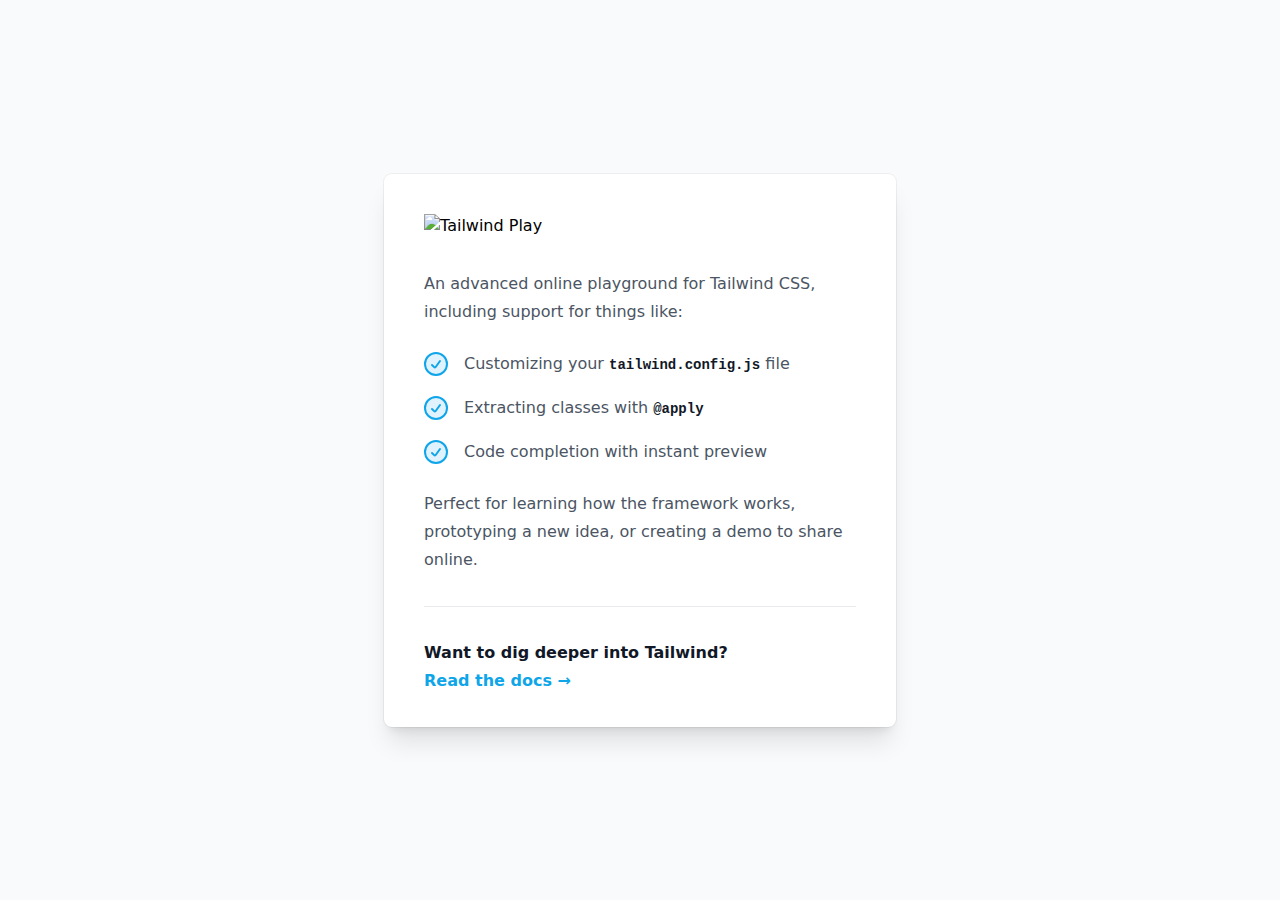
==== index.html @ 998ac97e "Dynamic type set" ====
<!doctype html>
<html>
<head>
  <meta charset="UTF-8">
  <meta name="viewport" content="width=device-width, initial-scale=1.0">
  <link href="style.css" rel="stylesheet">
</head>
<body>
  <div class="relative flex min-h-screen flex-col justify-center overflow-hidden bg-gray-50 py-6 sm:py-12">
    <img src="/img/beams.jpg" alt="" class="absolute top-1/2 left-1/2 max-w-none -translate-x-1/2 -translate-y-1/2" width="1308" />
    <div class="absolute inset-0 bg-[url(/img/grid.svg)] bg-center [mask-image:linear-gradient(180deg,white,rgba(255,255,255,0))]"></div>
    <div class="relative bg-white px-6 pt-10 pb-8 shadow-xl ring-1 ring-gray-900/5 sm:mx-auto sm:max-w-lg sm:rounded-lg sm:px-10">
      <div class="mx-auto max-w-md">
        <img src="/img/logo.svg" class="h-6" alt="Tailwind Play" />
        <div class="divide-y divide-gray-300/50">
          <div class="space-y-6 py-8 text-base leading-7 text-gray-600">
            <p>An advanced online playground for Tailwind CSS, including support for things like:</p>
            <ul class="space-y-4">
              <li class="flex items-center">
                <svg class="h-6 w-6 flex-none fill-sky-100 stroke-sky-500 stroke-2" stroke-linecap="round" stroke-linejoin="round">
                  <circle cx="12" cy="12" r="11" />
                  <path d="m8 13 2.165 2.165a1 1 0 0 0 1.521-.126L16 9" fill="none" />
                </svg>
                <p class="ml-4">
                  Customizing your
                  <code class="text-sm font-bold text-gray-900">tailwind.config.js</code> file
                </p>
              </li>
              <li class="flex items-center">
                <svg class="h-6 w-6 flex-none fill-sky-100 stroke-sky-500 stroke-2" stroke-linecap="round" stroke-linejoin="round">
                  <circle cx="12" cy="12" r="11" />
                  <path d="m8 13 2.165 2.165a1 1 0 0 0 1.521-.126L16 9" fill="none" />
                </svg>
                <p class="ml-4">
                  Extracting classes with
                  <code class="text-sm font-bold text-gray-900">@apply</code>
                </p>
              </li>
              <li class="flex items-center">
                <svg class="h-6 w-6 flex-none fill-sky-100 stroke-sky-500 stroke-2" stroke-linecap="round" stroke-linejoin="round">
                  <circle cx="12" cy="12" r="11" />
                  <path d="m8 13 2.165 2.165a1 1 0 0 0 1.521-.126L16 9" fill="none" />
                </svg>
                <p class="ml-4">Code completion with instant preview</p>
              </li>
            </ul>
            <p>Perfect for learning how the framework works, prototyping a new idea, or creating a demo to share online.</p>
          </div>
          <div class="pt-8 text-base font-semibold leading-7">
            <p class="text-gray-900">Want to dig deeper into Tailwind?</p>
            <p>
              <a href="https://tailwindcss.com/docs" class="text-sky-500 hover:text-sky-600">Read the docs &rarr;</a>
            </p>
          </div>
        </div>
      </div>
    </div>
  </div>
</body>
</html>
---- style.css ----
/*
! tailwindcss v3.1.8 | MIT License | https://tailwindcss.com
*/

/*
1. Prevent padding and border from affecting element width. (https://github.com/mozdevs/cssremedy/issues/4)
2. Allow adding a border to an element by just adding a border-width. (https://github.com/tailwindcss/tailwindcss/pull/116)
*/

*,
::before,
::after {
  box-sizing: border-box;
  /* 1 */
  border-width: 0;
  /* 2 */
  border-style: solid;
  /* 2 */
  border-color: #e5e7eb;
  /* 2 */
}

::before,
::after {
  --tw-content: '';
}

/*
1. Use a consistent sensible line-height in all browsers.
2. Prevent adjustments of font size after orientation changes in iOS.
3. Use a more readable tab size.
4. Use the user's configured `sans` font-family by default.
*/

html {
  line-height: 1.5;
  /* 1 */
  -webkit-text-size-adjust: 100%;
  /* 2 */
  -moz-tab-size: 4;
  /* 3 */
  -o-tab-size: 4;
     tab-size: 4;
  /* 3 */
  font-family: ui-sans-serif, system-ui, -apple-system, BlinkMacSystemFont, "Segoe UI", Roboto, "Helvetica Neue", Arial, "Noto Sans", sans-serif, "Apple Color Emoji", "Segoe UI Emoji", "Segoe UI Symbol", "Noto Color Emoji";
  /* 4 */
}

/*
1. Remove the margin in all browsers.
2. Inherit line-height from `html` so users can set them as a class directly on the `html` element.
*/

body {
  margin: 0;
  /* 1 */
  line-height: inherit;
  /* 2 */
}

/*
1. Add the correct height in Firefox.
2. Correct the inheritance of border color in Firefox. (https://bugzilla.mozilla.org/show_bug.cgi?id=190655)
3. Ensure horizontal rules are visible by default.
*/

hr {
  height: 0;
  /* 1 */
  color: inherit;
  /* 2 */
  border-top-width: 1px;
  /* 3 */
}

/*
Add the correct text decoration in Chrome, Edge, and Safari.
*/

abbr:where([title]) {
  -webkit-text-decoration: underline dotted;
          text-decoration: underline dotted;
}

/*
Remove the default font size and weight for headings.
*/

h1,
h2,
h3,
h4,
h5,
h6 {
  font-size: inherit;
  font-weight: inherit;
}

/*
Reset links to optimize for opt-in styling instead of opt-out.
*/

a {
  color: inherit;
  text-decoration: inherit;
}

/*
Add the correct font weight in Edge and Safari.
*/

b,
strong {
  font-weight: bolder;
}

/*
1. Use the user's configured `mono` font family by default.
2. Correct the odd `em` font sizing in all browsers.
*/

code,
kbd,
samp,
pre {
  font-family: ui-monospace, SFMono-Regular, Menlo, Monaco, Consolas, "Liberation Mono", "Courier New", monospace;
  /* 1 */
  font-size: 1em;
  /* 2 */
}

/*
Add the correct font size in all browsers.
*/

small {
  font-size: 80%;
}

/*
Prevent `sub` and `sup` elements from affecting the line height in all browsers.
*/

sub,
sup {
  font-size: 75%;
  line-height: 0;
  position: relative;
  vertical-align: baseline;
}

sub {
  bottom: -0.25em;
}

sup {
  top: -0.5em;
}

/*
1. Remove text indentation from table contents in Chrome and Safari. (https://bugs.chromium.org/p/chromium/issues/detail?id=999088, https://bugs.webkit.org/show_bug.cgi?id=201297)
2. Correct table border color inheritance in all Chrome and Safari. (https://bugs.chromium.org/p/chromium/issues/detail?id=935729, https://bugs.webkit.org/show_bug.cgi?id=195016)
3. Remove gaps between table borders by default.
*/

table {
  text-indent: 0;
  /* 1 */
  border-color: inherit;
  /* 2 */
  border-collapse: collapse;
  /* 3 */
}

/*
1. Change the font styles in all browsers.
2. Remove the margin in Firefox and Safari.
3. Remove default padding in all browsers.
*/

button,
input,
optgroup,
select,
textarea {
  font-family: inherit;
  /* 1 */
  font-size: 100%;
  /* 1 */
  font-weight: inherit;
  /* 1 */
  line-height: inherit;
  /* 1 */
  color: inherit;
  /* 1 */
  margin: 0;
  /* 2 */
  padding: 0;
  /* 3 */
}

/*
Remove the inheritance of text transform in Edge and Firefox.
*/

button,
select {
  text-transform: none;
}

/*
1. Correct the inability to style clickable types in iOS and Safari.
2. Remove default button styles.
*/

button,
[type='button'],
[type='reset'],
[type='submit'] {
  -webkit-appearance: button;
  /* 1 */
  background-color: transparent;
  /* 2 */
  background-image: none;
  /* 2 */
}

/*
Use the modern Firefox focus style for all focusable elements.
*/

:-moz-focusring {
  outline: auto;
}

/*
Remove the additional `:invalid` styles in Firefox. (https://github.com/mozilla/gecko-dev/blob/2f9eacd9d3d995c937b4251a5557d95d494c9be1/layout/style/res/forms.css#L728-L737)
*/

:-moz-ui-invalid {
  box-shadow: none;
}

/*
Add the correct vertical alignment in Chrome and Firefox.
*/

progress {
  vertical-align: baseline;
}

/*
Correct the cursor style of increment and decrement buttons in Safari.
*/

::-webkit-inner-spin-button,
::-webkit-outer-spin-button {
  height: auto;
}

/*
1. Correct the odd appearance in Chrome and Safari.
2. Correct the outline style in Safari.
*/

[type='search'] {
  -webkit-appearance: textfield;
  /* 1 */
  outline-offset: -2px;
  /* 2 */
}

/*
Remove the inner padding in Chrome and Safari on macOS.
*/

::-webkit-search-decoration {
  -webkit-appearance: none;
}

/*
1. Correct the inability to style clickable types in iOS and Safari.
2. Change font properties to `inherit` in Safari.
*/

::-webkit-file-upload-button {
  -webkit-appearance: button;
  /* 1 */
  font: inherit;
  /* 2 */
}

/*
Add the correct display in Chrome and Safari.
*/

summary {
  display: list-item;
}

/*
Removes the default spacing and border for appropriate elements.
*/

blockquote,
dl,
dd,
h1,
h2,
h3,
h4,
h5,
h6,
hr,
figure,
p,
pre {
  margin: 0;
}

fieldset {
  margin: 0;
  padding: 0;
}

legend {
  padding: 0;
}

ol,
ul,
menu {
  list-style: none;
  margin: 0;
  padding: 0;
}

/*
Prevent resizing textareas horizontally by default.
*/

textarea {
  resize: vertical;
}

/*
1. Reset the default placeholder opacity in Firefox. (https://github.com/tailwindlabs/tailwindcss/issues/3300)
2. Set the default placeholder color to the user's configured gray 400 color.
*/

input::-moz-placeholder, textarea::-moz-placeholder {
  opacity: 1;
  /* 1 */
  color: #9ca3af;
  /* 2 */
}

input::placeholder,
textarea::placeholder {
  opacity: 1;
  /* 1 */
  color: #9ca3af;
  /* 2 */
}

/*
Set the default cursor for buttons.
*/

button,
[role="button"] {
  cursor: pointer;
}

/*
Make sure disabled buttons don't get the pointer cursor.
*/

:disabled {
  cursor: default;
}

/*
1. Make replaced elements `display: block` by default. (https://github.com/mozdevs/cssremedy/issues/14)
2. Add `vertical-align: middle` to align replaced elements more sensibly by default. (https://github.com/jensimmons/cssremedy/issues/14#issuecomment-634934210)
   This can trigger a poorly considered lint error in some tools but is included by design.
*/

img,
svg,
video,
canvas,
audio,
iframe,
embed,
object {
  display: block;
  /* 1 */
  vertical-align: middle;
  /* 2 */
}

/*
Constrain images and videos to the parent width and preserve their intrinsic aspect ratio. (https://github.com/mozdevs/cssremedy/issues/14)
*/

img,
video {
  max-width: 100%;
  height: auto;
}

*, ::before, ::after {
  --tw-border-spacing-x: 0;
  --tw-border-spacing-y: 0;
  --tw-translate-x: 0;
  --tw-translate-y: 0;
  --tw-rotate: 0;
  --tw-skew-x: 0;
  --tw-skew-y: 0;
  --tw-scale-x: 1;
  --tw-scale-y: 1;
  --tw-pan-x:  ;
  --tw-pan-y:  ;
  --tw-pinch-zoom:  ;
  --tw-scroll-snap-strictness: proximity;
  --tw-ordinal:  ;
  --tw-slashed-zero:  ;
  --tw-numeric-figure:  ;
  --tw-numeric-spacing:  ;
  --tw-numeric-fraction:  ;
  --tw-ring-inset:  ;
  --tw-ring-offset-width: 0px;
  --tw-ring-offset-color: #fff;
  --tw-ring-color: rgb(59 130 246 / 0.5);
  --tw-ring-offset-shadow: 0 0 #0000;
  --tw-ring-shadow: 0 0 #0000;
  --tw-shadow: 0 0 #0000;
  --tw-shadow-colored: 0 0 #0000;
  --tw-blur:  ;
  --tw-brightness:  ;
  --tw-contrast:  ;
  --tw-grayscale:  ;
  --tw-hue-rotate:  ;
  --tw-invert:  ;
  --tw-saturate:  ;
  --tw-sepia:  ;
  --tw-drop-shadow:  ;
  --tw-backdrop-blur:  ;
  --tw-backdrop-brightness:  ;
  --tw-backdrop-contrast:  ;
  --tw-backdrop-grayscale:  ;
  --tw-backdrop-hue-rotate:  ;
  --tw-backdrop-invert:  ;
  --tw-backdrop-opacity:  ;
  --tw-backdrop-saturate:  ;
  --tw-backdrop-sepia:  ;
}

::-webkit-backdrop {
  --tw-border-spacing-x: 0;
  --tw-border-spacing-y: 0;
  --tw-translate-x: 0;
  --tw-translate-y: 0;
  --tw-rotate: 0;
  --tw-skew-x: 0;
  --tw-skew-y: 0;
  --tw-scale-x: 1;
  --tw-scale-y: 1;
  --tw-pan-x:  ;
  --tw-pan-y:  ;
  --tw-pinch-zoom:  ;
  --tw-scroll-snap-strictness: proximity;
  --tw-ordinal:  ;
  --tw-slashed-zero:  ;
  --tw-numeric-figure:  ;
  --tw-numeric-spacing:  ;
  --tw-numeric-fraction:  ;
  --tw-ring-inset:  ;
  --tw-ring-offset-width: 0px;
  --tw-ring-offset-color: #fff;
  --tw-ring-color: rgb(59 130 246 / 0.5);
  --tw-ring-offset-shadow: 0 0 #0000;
  --tw-ring-shadow: 0 0 #0000;
  --tw-shadow: 0 0 #0000;
  --tw-shadow-colored: 0 0 #0000;
  --tw-blur:  ;
  --tw-brightness:  ;
  --tw-contrast:  ;
  --tw-grayscale:  ;
  --tw-hue-rotate:  ;
  --tw-invert:  ;
  --tw-saturate:  ;
  --tw-sepia:  ;
  --tw-drop-shadow:  ;
  --tw-backdrop-blur:  ;
  --tw-backdrop-brightness:  ;
  --tw-backdrop-contrast:  ;
  --tw-backdrop-grayscale:  ;
  --tw-backdrop-hue-rotate:  ;
  --tw-backdrop-invert:  ;
  --tw-backdrop-opacity:  ;
  --tw-backdrop-saturate:  ;
  --tw-backdrop-sepia:  ;
}

::backdrop {
  --tw-border-spacing-x: 0;
  --tw-border-spacing-y: 0;
  --tw-translate-x: 0;
  --tw-translate-y: 0;
  --tw-rotate: 0;
  --tw-skew-x: 0;
  --tw-skew-y: 0;
  --tw-scale-x: 1;
  --tw-scale-y: 1;
  --tw-pan-x:  ;
  --tw-pan-y:  ;
  --tw-pinch-zoom:  ;
  --tw-scroll-snap-strictness: proximity;
  --tw-ordinal:  ;
  --tw-slashed-zero:  ;
  --tw-numeric-figure:  ;
  --tw-numeric-spacing:  ;
  --tw-numeric-fraction:  ;
  --tw-ring-inset:  ;
  --tw-ring-offset-width: 0px;
  --tw-ring-offset-color: #fff;
  --tw-ring-color: rgb(59 130 246 / 0.5);
  --tw-ring-offset-shadow: 0 0 #0000;
  --tw-ring-shadow: 0 0 #0000;
  --tw-shadow: 0 0 #0000;
  --tw-shadow-colored: 0 0 #0000;
  --tw-blur:  ;
  --tw-brightness:  ;
  --tw-contrast:  ;
  --tw-grayscale:  ;
  --tw-hue-rotate:  ;
  --tw-invert:  ;
  --tw-saturate:  ;
  --tw-sepia:  ;
  --tw-drop-shadow:  ;
  --tw-backdrop-blur:  ;
  --tw-backdrop-brightness:  ;
  --tw-backdrop-contrast:  ;
  --tw-backdrop-grayscale:  ;
  --tw-backdrop-hue-rotate:  ;
  --tw-backdrop-invert:  ;
  --tw-backdrop-opacity:  ;
  --tw-backdrop-saturate:  ;
  --tw-backdrop-sepia:  ;
}

.absolute {
  position: absolute;
}

.relative {
  position: relative;
}

.inset-0 {
  top: 0px;
  right: 0px;
  bottom: 0px;
  left: 0px;
}

.top-1\/2 {
  top: 50%;
}

.left-1\/2 {
  left: 50%;
}

.mx-auto {
  margin-left: auto;
  margin-right: auto;
}

.ml-4 {
  margin-left: 1rem;
}

.flex {
  display: flex;
}

.h-6 {
  height: 1.5rem;
}

.min-h-screen {
  min-height: 100vh;
}

.w-6 {
  width: 1.5rem;
}

.max-w-none {
  max-width: none;
}

.max-w-md {
  max-width: 28rem;
}

.flex-none {
  flex: none;
}

.-translate-x-1\/2 {
  --tw-translate-x: -50%;
  transform: translate(var(--tw-translate-x), var(--tw-translate-y)) rotate(var(--tw-rotate)) skewX(var(--tw-skew-x)) skewY(var(--tw-skew-y)) scaleX(var(--tw-scale-x)) scaleY(var(--tw-scale-y));
}

.-translate-y-1\/2 {
  --tw-translate-y: -50%;
  transform: translate(var(--tw-translate-x), var(--tw-translate-y)) rotate(var(--tw-rotate)) skewX(var(--tw-skew-x)) skewY(var(--tw-skew-y)) scaleX(var(--tw-scale-x)) scaleY(var(--tw-scale-y));
}

.flex-col {
  flex-direction: column;
}

.items-center {
  align-items: center;
}

.justify-center {
  justify-content: center;
}

.space-y-6 > :not([hidden]) ~ :not([hidden]) {
  --tw-space-y-reverse: 0;
  margin-top: calc(1.5rem * calc(1 - var(--tw-space-y-reverse)));
  margin-bottom: calc(1.5rem * var(--tw-space-y-reverse));
}

.space-y-4 > :not([hidden]) ~ :not([hidden]) {
  --tw-space-y-reverse: 0;
  margin-top: calc(1rem * calc(1 - var(--tw-space-y-reverse)));
  margin-bottom: calc(1rem * var(--tw-space-y-reverse));
}

.divide-y > :not([hidden]) ~ :not([hidden]) {
  --tw-divide-y-reverse: 0;
  border-top-width: calc(1px * calc(1 - var(--tw-divide-y-reverse)));
  border-bottom-width: calc(1px * var(--tw-divide-y-reverse));
}

.divide-gray-300\/50 > :not([hidden]) ~ :not([hidden]) {
  border-color: rgb(209 213 219 / 0.5);
}

.overflow-hidden {
  overflow: hidden;
}

.bg-gray-50 {
  --tw-bg-opacity: 1;
  background-color: rgb(249 250 251 / var(--tw-bg-opacity));
}

.bg-white {
  --tw-bg-opacity: 1;
  background-color: rgb(255 255 255 / var(--tw-bg-opacity));
}

.bg-\[url\(\/img\/grid\.svg\)\] {
  background-image: url(/img/grid.svg);
}

.bg-center {
  background-position: center;
}

.fill-sky-100 {
  fill: #e0f2fe;
}

.stroke-sky-500 {
  stroke: #0ea5e9;
}

.stroke-2 {
  stroke-width: 2;
}

.py-6 {
  padding-top: 1.5rem;
  padding-bottom: 1.5rem;
}

.px-6 {
  padding-left: 1.5rem;
  padding-right: 1.5rem;
}

.py-8 {
  padding-top: 2rem;
  padding-bottom: 2rem;
}

.pt-10 {
  padding-top: 2.5rem;
}

.pb-8 {
  padding-bottom: 2rem;
}

.pt-8 {
  padding-top: 2rem;
}

.text-base {
  font-size: 1rem;
  line-height: 1.5rem;
}

.text-sm {
  font-size: 0.875rem;
  line-height: 1.25rem;
}

.font-bold {
  font-weight: 700;
}

.font-semibold {
  font-weight: 600;
}

.leading-7 {
  line-height: 1.75rem;
}

.text-gray-600 {
  --tw-text-opacity: 1;
  color: rgb(75 85 99 / var(--tw-text-opacity));
}

.text-gray-900 {
  --tw-text-opacity: 1;
  color: rgb(17 24 39 / var(--tw-text-opacity));
}

.text-sky-500 {
  --tw-text-opacity: 1;
  color: rgb(14 165 233 / var(--tw-text-opacity));
}

.shadow-xl {
  --tw-shadow: 0 20px 25px -5px rgb(0 0 0 / 0.1), 0 8px 10px -6px rgb(0 0 0 / 0.1);
  --tw-shadow-colored: 0 20px 25px -5px var(--tw-shadow-color), 0 8px 10px -6px var(--tw-shadow-color);
  box-shadow: var(--tw-ring-offset-shadow, 0 0 #0000), var(--tw-ring-shadow, 0 0 #0000), var(--tw-shadow);
}

.ring-1 {
  --tw-ring-offset-shadow: var(--tw-ring-inset) 0 0 0 var(--tw-ring-offset-width) var(--tw-ring-offset-color);
  --tw-ring-shadow: var(--tw-ring-inset) 0 0 0 calc(1px + var(--tw-ring-offset-width)) var(--tw-ring-color);
  box-shadow: var(--tw-ring-offset-shadow), var(--tw-ring-shadow), var(--tw-shadow, 0 0 #0000);
}

.ring-gray-900\/5 {
  --tw-ring-color: rgb(17 24 39 / 0.05);
}

.\[mask-image\:linear-gradient\(180deg\2c white\2c rgba\(255\2c 255\2c 255\2c 0\)\)\] {
  -webkit-mask-image: linear-gradient(180deg,white,rgba(255,255,255,0));
          mask-image: linear-gradient(180deg,white,rgba(255,255,255,0));
}

.hover\:text-sky-600:hover {
  --tw-text-opacity: 1;
  color: rgb(2 132 199 / var(--tw-text-opacity));
}

@media (min-width: 640px) {
  .sm\:mx-auto {
    margin-left: auto;
    margin-right: auto;
  }

  .sm\:max-w-lg {
    max-width: 32rem;
  }

  .sm\:rounded-lg {
    border-radius: 0.5rem;
  }

  .sm\:py-12 {
    padding-top: 3rem;
    padding-bottom: 3rem;
  }

  .sm\:px-10 {
    padding-left: 2.5rem;
    padding-right: 2.5rem;
  }
}
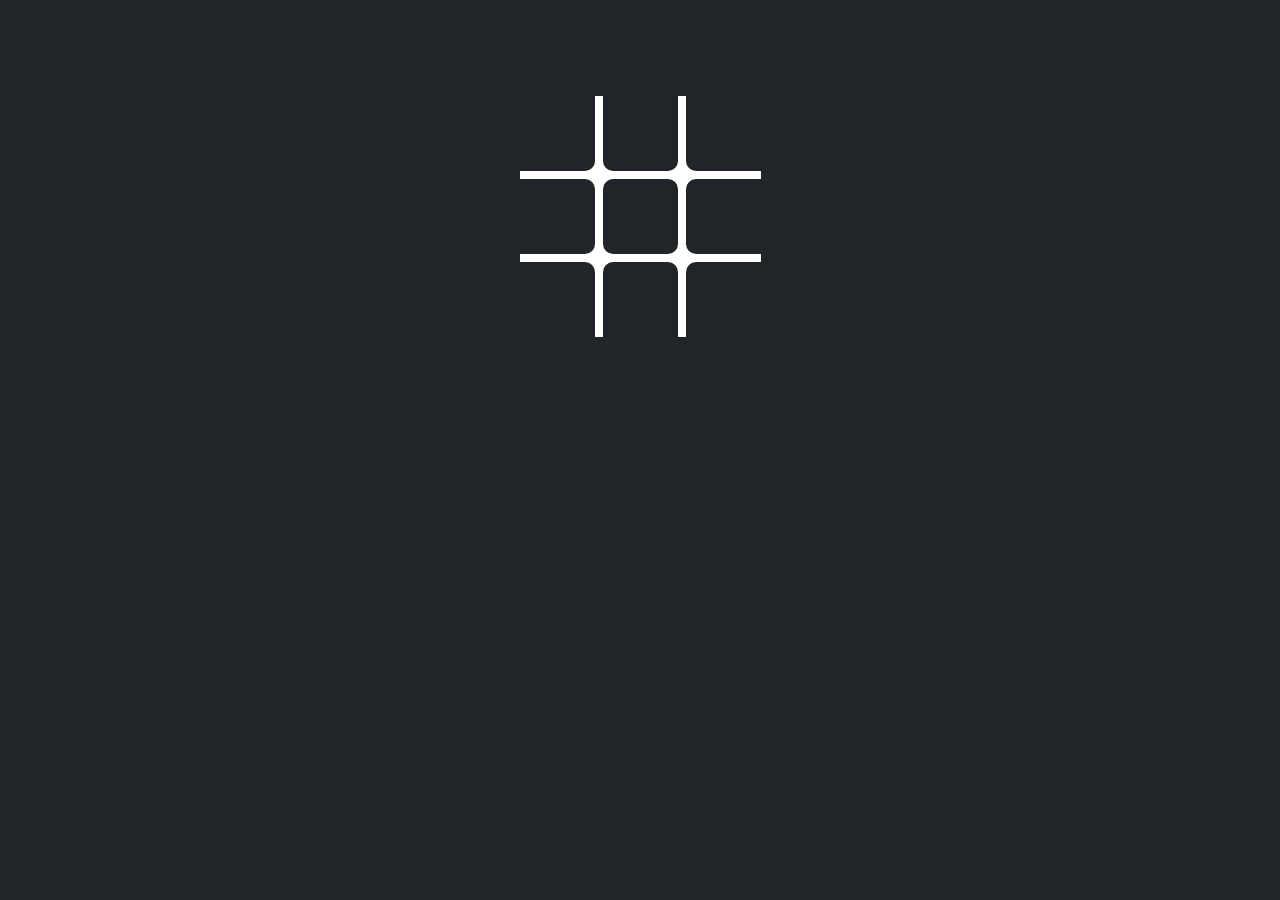
==== commit d27d2405: "Remove tailwind and add bootstrap" ====
--- a/index.html
+++ b/index.html
@@ -1,60 +1,32 @@
 <!doctype html>
 <html>
-<head>
-  <meta charset="UTF-8">
-  <meta name="viewport" content="width=device-width, initial-scale=1.0">
-  <link href="style.css" rel="stylesheet">
-</head>
-<body>
-  <div class="relative flex min-h-screen flex-col justify-center overflow-hidden bg-gray-50 py-6 sm:py-12">
-    <img src="/img/beams.jpg" alt="" class="absolute top-1/2 left-1/2 max-w-none -translate-x-1/2 -translate-y-1/2" width="1308" />
-    <div class="absolute inset-0 bg-[url(/img/grid.svg)] bg-center [mask-image:linear-gradient(180deg,white,rgba(255,255,255,0))]"></div>
-    <div class="relative bg-white px-6 pt-10 pb-8 shadow-xl ring-1 ring-gray-900/5 sm:mx-auto sm:max-w-lg sm:rounded-lg sm:px-10">
-      <div class="mx-auto max-w-md">
-        <img src="/img/logo.svg" class="h-6" alt="Tailwind Play" />
-        <div class="divide-y divide-gray-300/50">
-          <div class="space-y-6 py-8 text-base leading-7 text-gray-600">
-            <p>An advanced online playground for Tailwind CSS, including support for things like:</p>
-            <ul class="space-y-4">
-              <li class="flex items-center">
-                <svg class="h-6 w-6 flex-none fill-sky-100 stroke-sky-500 stroke-2" stroke-linecap="round" stroke-linejoin="round">
-                  <circle cx="12" cy="12" r="11" />
-                  <path d="m8 13 2.165 2.165a1 1 0 0 0 1.521-.126L16 9" fill="none" />
-                </svg>
-                <p class="ml-4">
-                  Customizing your
-                  <code class="text-sm font-bold text-gray-900">tailwind.config.js</code> file
-                </p>
-              </li>
-              <li class="flex items-center">
-                <svg class="h-6 w-6 flex-none fill-sky-100 stroke-sky-500 stroke-2" stroke-linecap="round" stroke-linejoin="round">
-                  <circle cx="12" cy="12" r="11" />
-                  <path d="m8 13 2.165 2.165a1 1 0 0 0 1.521-.126L16 9" fill="none" />
-                </svg>
-                <p class="ml-4">
-                  Extracting classes with
-                  <code class="text-sm font-bold text-gray-900">@apply</code>
-                </p>
-              </li>
-              <li class="flex items-center">
-                <svg class="h-6 w-6 flex-none fill-sky-100 stroke-sky-500 stroke-2" stroke-linecap="round" stroke-linejoin="round">
-                  <circle cx="12" cy="12" r="11" />
-                  <path d="m8 13 2.165 2.165a1 1 0 0 0 1.521-.126L16 9" fill="none" />
-                </svg>
-                <p class="ml-4">Code completion with instant preview</p>
-              </li>
-            </ul>
-            <p>Perfect for learning how the framework works, prototyping a new idea, or creating a demo to share online.</p>
-          </div>
-          <div class="pt-8 text-base font-semibold leading-7">
-            <p class="text-gray-900">Want to dig deeper into Tailwind?</p>
-            <p>
-              <a href="https://tailwindcss.com/docs" class="text-sky-500 hover:text-sky-600">Read the docs &rarr;</a>
-            </p>
-          </div>
+  <head>
+    <meta charset="UTF-8">
+    <meta name="viewport" content="width=device-width, initial-scale=1.0">
+    <link rel="stylesheet" href="plugins/bootstrap_css/bootstrap.min.css">
+    <link rel="stylesheet" href="style.css">
+    <script src="plugins/bootstrap_js/bootstrap.min.js"></script>
+    <script src="main.js"></script>
+  </head>
+  <body class="bg-dark">
+    <div class="main-container w-25 py-5 mx-auto mt-5 rounded bg-dark">
+      <div class="bg-white p-0 mx-auto input-box-wrapper">
+        <div class="row justify-content-center">
+          <div class="col-3 input-box -one bg-dark text-center" onclick="attack(event)"></div>
+          <div class="col-3 input-box -two bg-dark mx-2"></div>
+          <div class="col-3 input-box -three bg-dark"></div>
+        </div>
+        <div class="row my-2 justify-content-center">
+          <div class="col-3 input-box -four bg-dark"></div>
+          <div class="col-3 input-box -five bg-dark mx-2"></div>
+          <div class="col-3 input-box -six bg-dark"></div>
+        </div>
+        <div class="row justify-content-center">
+          <div class="col-3 input-box -seven bg-dark"></div>
+          <div class="col-3 input-box -eight bg-dark mx-2"></div>
+          <div class="col-3 input-box -nine bg-dark"></div>
         </div>
       </div>
     </div>
-  </div>
-</body>
+  </body>
 </html>--- a/style.css
+++ b/style.css
@@ -1,805 +1,52 @@
-/*
-! tailwindcss v3.1.8 | MIT License | https://tailwindcss.com
-*/
-
-/*
-1. Prevent padding and border from affecting element width. (https://github.com/mozdevs/cssremedy/issues/4)
-2. Allow adding a border to an element by just adding a border-width. (https://github.com/tailwindcss/tailwindcss/pull/116)
-*/
-
-*,
-::before,
-::after {
-  box-sizing: border-box;
-  /* 1 */
-  border-width: 0;
-  /* 2 */
-  border-style: solid;
-  /* 2 */
-  border-color: #e5e7eb;
-  /* 2 */
+.input-box-wrapper {
+  width: 241px;
+  border-radius: 10px;
 }
 
-::before,
-::after {
-  --tw-content: '';
+.input-box {
+  height: 75px;
+  width: 75px;
 }
 
-/*
-1. Use a consistent sensible line-height in all browsers.
-2. Prevent adjustments of font size after orientation changes in iOS.
-3. Use a more readable tab size.
-4. Use the user's configured `sans` font-family by default.
-*/
-
-html {
-  line-height: 1.5;
-  /* 1 */
-  -webkit-text-size-adjust: 100%;
-  /* 2 */
-  -moz-tab-size: 4;
-  /* 3 */
-  -o-tab-size: 4;
-     tab-size: 4;
-  /* 3 */
-  font-family: ui-sans-serif, system-ui, -apple-system, BlinkMacSystemFont, "Segoe UI", Roboto, "Helvetica Neue", Arial, "Noto Sans", sans-serif, "Apple Color Emoji", "Segoe UI Emoji", "Segoe UI Symbol", "Noto Color Emoji";
-  /* 4 */
+.input-box:hover {
+  /* border-radius: 10px; */
+  box-shadow: inset 0px 0px 5px 5px rgba(255, 255, 255, 0.08);
 }
 
-/*
-1. Remove the margin in all browsers.
-2. Inherit line-height from `html` so users can set them as a class directly on the `html` element.
-*/
-
-body {
-  margin: 0;
-  /* 1 */
-  line-height: inherit;
-  /* 2 */
+.-one {
+  border-radius: 0px 0px 10px 0px;
 }
 
-/*
-1. Add the correct height in Firefox.
-2. Correct the inheritance of border color in Firefox. (https://bugzilla.mozilla.org/show_bug.cgi?id=190655)
-3. Ensure horizontal rules are visible by default.
-*/
 
-hr {
-  height: 0;
-  /* 1 */
-  color: inherit;
-  /* 2 */
-  border-top-width: 1px;
-  /* 3 */
+
+.-two {
+  border-radius: 0px 0px 10px 10px;
 }
 
-/*
-Add the correct text decoration in Chrome, Edge, and Safari.
-*/
-
-abbr:where([title]) {
-  -webkit-text-decoration: underline dotted;
-          text-decoration: underline dotted;
+.-three {
+  border-radius: 0px 0px 0px 10px;
 }
 
-/*
-Remove the default font size and weight for headings.
-*/
-
-h1,
-h2,
-h3,
-h4,
-h5,
-h6 {
-  font-size: inherit;
-  font-weight: inherit;
+.-four {
+  border-radius: 0px 10px 10px 0px;
 }
 
-/*
-Reset links to optimize for opt-in styling instead of opt-out.
-*/
-
-a {
-  color: inherit;
-  text-decoration: inherit;
+.-five {
+  border-radius: 10px;
 }
 
-/*
-Add the correct font weight in Edge and Safari.
-*/
-
-b,
-strong {
-  font-weight: bolder;
+.-six {
+  border-radius: 10px 0px 0px 10px;
 }
 
-/*
-1. Use the user's configured `mono` font family by default.
-2. Correct the odd `em` font sizing in all browsers.
-*/
-
-code,
-kbd,
-samp,
-pre {
-  font-family: ui-monospace, SFMono-Regular, Menlo, Monaco, Consolas, "Liberation Mono", "Courier New", monospace;
-  /* 1 */
-  font-size: 1em;
-  /* 2 */
+.-seven {
+  border-radius: 0px 10px 0px 0px;
 }
 
-/*
-Add the correct font size in all browsers.
-*/
-
-small {
-  font-size: 80%;
+.-eight {
+  border-radius: 10px 10px 0px 0px;
 }
 
-/*
-Prevent `sub` and `sup` elements from affecting the line height in all browsers.
-*/
-
-sub,
-sup {
-  font-size: 75%;
-  line-height: 0;
-  position: relative;
-  vertical-align: baseline;
-}
-
-sub {
-  bottom: -0.25em;
-}
-
-sup {
-  top: -0.5em;
-}
-
-/*
-1. Remove text indentation from table contents in Chrome and Safari. (https://bugs.chromium.org/p/chromium/issues/detail?id=999088, https://bugs.webkit.org/show_bug.cgi?id=201297)
-2. Correct table border color inheritance in all Chrome and Safari. (https://bugs.chromium.org/p/chromium/issues/detail?id=935729, https://bugs.webkit.org/show_bug.cgi?id=195016)
-3. Remove gaps between table borders by default.
-*/
-
-table {
-  text-indent: 0;
-  /* 1 */
-  border-color: inherit;
-  /* 2 */
-  border-collapse: collapse;
-  /* 3 */
-}
-
-/*
-1. Change the font styles in all browsers.
-2. Remove the margin in Firefox and Safari.
-3. Remove default padding in all browsers.
-*/
-
-button,
-input,
-optgroup,
-select,
-textarea {
-  font-family: inherit;
-  /* 1 */
-  font-size: 100%;
-  /* 1 */
-  font-weight: inherit;
-  /* 1 */
-  line-height: inherit;
-  /* 1 */
-  color: inherit;
-  /* 1 */
-  margin: 0;
-  /* 2 */
-  padding: 0;
-  /* 3 */
-}
-
-/*
-Remove the inheritance of text transform in Edge and Firefox.
-*/
-
-button,
-select {
-  text-transform: none;
-}
-
-/*
-1. Correct the inability to style clickable types in iOS and Safari.
-2. Remove default button styles.
-*/
-
-button,
-[type='button'],
-[type='reset'],
-[type='submit'] {
-  -webkit-appearance: button;
-  /* 1 */
-  background-color: transparent;
-  /* 2 */
-  background-image: none;
-  /* 2 */
-}
-
-/*
-Use the modern Firefox focus style for all focusable elements.
-*/
-
-:-moz-focusring {
-  outline: auto;
-}
-
-/*
-Remove the additional `:invalid` styles in Firefox. (https://github.com/mozilla/gecko-dev/blob/2f9eacd9d3d995c937b4251a5557d95d494c9be1/layout/style/res/forms.css#L728-L737)
-*/
-
-:-moz-ui-invalid {
-  box-shadow: none;
-}
-
-/*
-Add the correct vertical alignment in Chrome and Firefox.
-*/
-
-progress {
-  vertical-align: baseline;
-}
-
-/*
-Correct the cursor style of increment and decrement buttons in Safari.
-*/
-
-::-webkit-inner-spin-button,
-::-webkit-outer-spin-button {
-  height: auto;
-}
-
-/*
-1. Correct the odd appearance in Chrome and Safari.
-2. Correct the outline style in Safari.
-*/
-
-[type='search'] {
-  -webkit-appearance: textfield;
-  /* 1 */
-  outline-offset: -2px;
-  /* 2 */
-}
-
-/*
-Remove the inner padding in Chrome and Safari on macOS.
-*/
-
-::-webkit-search-decoration {
-  -webkit-appearance: none;
-}
-
-/*
-1. Correct the inability to style clickable types in iOS and Safari.
-2. Change font properties to `inherit` in Safari.
-*/
-
-::-webkit-file-upload-button {
-  -webkit-appearance: button;
-  /* 1 */
-  font: inherit;
-  /* 2 */
-}
-
-/*
-Add the correct display in Chrome and Safari.
-*/
-
-summary {
-  display: list-item;
-}
-
-/*
-Removes the default spacing and border for appropriate elements.
-*/
-
-blockquote,
-dl,
-dd,
-h1,
-h2,
-h3,
-h4,
-h5,
-h6,
-hr,
-figure,
-p,
-pre {
-  margin: 0;
-}
-
-fieldset {
-  margin: 0;
-  padding: 0;
-}
-
-legend {
-  padding: 0;
-}
-
-ol,
-ul,
-menu {
-  list-style: none;
-  margin: 0;
-  padding: 0;
-}
-
-/*
-Prevent resizing textareas horizontally by default.
-*/
-
-textarea {
-  resize: vertical;
-}
-
-/*
-1. Reset the default placeholder opacity in Firefox. (https://github.com/tailwindlabs/tailwindcss/issues/3300)
-2. Set the default placeholder color to the user's configured gray 400 color.
-*/
-
-input::-moz-placeholder, textarea::-moz-placeholder {
-  opacity: 1;
-  /* 1 */
-  color: #9ca3af;
-  /* 2 */
-}
-
-input::placeholder,
-textarea::placeholder {
-  opacity: 1;
-  /* 1 */
-  color: #9ca3af;
-  /* 2 */
-}
-
-/*
-Set the default cursor for buttons.
-*/
-
-button,
-[role="button"] {
-  cursor: pointer;
-}
-
-/*
-Make sure disabled buttons don't get the pointer cursor.
-*/
-
-:disabled {
-  cursor: default;
-}
-
-/*
-1. Make replaced elements `display: block` by default. (https://github.com/mozdevs/cssremedy/issues/14)
-2. Add `vertical-align: middle` to align replaced elements more sensibly by default. (https://github.com/jensimmons/cssremedy/issues/14#issuecomment-634934210)
-   This can trigger a poorly considered lint error in some tools but is included by design.
-*/
-
-img,
-svg,
-video,
-canvas,
-audio,
-iframe,
-embed,
-object {
-  display: block;
-  /* 1 */
-  vertical-align: middle;
-  /* 2 */
-}
-
-/*
-Constrain images and videos to the parent width and preserve their intrinsic aspect ratio. (https://github.com/mozdevs/cssremedy/issues/14)
-*/
-
-img,
-video {
-  max-width: 100%;
-  height: auto;
-}
-
-*, ::before, ::after {
-  --tw-border-spacing-x: 0;
-  --tw-border-spacing-y: 0;
-  --tw-translate-x: 0;
-  --tw-translate-y: 0;
-  --tw-rotate: 0;
-  --tw-skew-x: 0;
-  --tw-skew-y: 0;
-  --tw-scale-x: 1;
-  --tw-scale-y: 1;
-  --tw-pan-x:  ;
-  --tw-pan-y:  ;
-  --tw-pinch-zoom:  ;
-  --tw-scroll-snap-strictness: proximity;
-  --tw-ordinal:  ;
-  --tw-slashed-zero:  ;
-  --tw-numeric-figure:  ;
-  --tw-numeric-spacing:  ;
-  --tw-numeric-fraction:  ;
-  --tw-ring-inset:  ;
-  --tw-ring-offset-width: 0px;
-  --tw-ring-offset-color: #fff;
-  --tw-ring-color: rgb(59 130 246 / 0.5);
-  --tw-ring-offset-shadow: 0 0 #0000;
-  --tw-ring-shadow: 0 0 #0000;
-  --tw-shadow: 0 0 #0000;
-  --tw-shadow-colored: 0 0 #0000;
-  --tw-blur:  ;
-  --tw-brightness:  ;
-  --tw-contrast:  ;
-  --tw-grayscale:  ;
-  --tw-hue-rotate:  ;
-  --tw-invert:  ;
-  --tw-saturate:  ;
-  --tw-sepia:  ;
-  --tw-drop-shadow:  ;
-  --tw-backdrop-blur:  ;
-  --tw-backdrop-brightness:  ;
-  --tw-backdrop-contrast:  ;
-  --tw-backdrop-grayscale:  ;
-  --tw-backdrop-hue-rotate:  ;
-  --tw-backdrop-invert:  ;
-  --tw-backdrop-opacity:  ;
-  --tw-backdrop-saturate:  ;
-  --tw-backdrop-sepia:  ;
-}
-
-::-webkit-backdrop {
-  --tw-border-spacing-x: 0;
-  --tw-border-spacing-y: 0;
-  --tw-translate-x: 0;
-  --tw-translate-y: 0;
-  --tw-rotate: 0;
-  --tw-skew-x: 0;
-  --tw-skew-y: 0;
-  --tw-scale-x: 1;
-  --tw-scale-y: 1;
-  --tw-pan-x:  ;
-  --tw-pan-y:  ;
-  --tw-pinch-zoom:  ;
-  --tw-scroll-snap-strictness: proximity;
-  --tw-ordinal:  ;
-  --tw-slashed-zero:  ;
-  --tw-numeric-figure:  ;
-  --tw-numeric-spacing:  ;
-  --tw-numeric-fraction:  ;
-  --tw-ring-inset:  ;
-  --tw-ring-offset-width: 0px;
-  --tw-ring-offset-color: #fff;
-  --tw-ring-color: rgb(59 130 246 / 0.5);
-  --tw-ring-offset-shadow: 0 0 #0000;
-  --tw-ring-shadow: 0 0 #0000;
-  --tw-shadow: 0 0 #0000;
-  --tw-shadow-colored: 0 0 #0000;
-  --tw-blur:  ;
-  --tw-brightness:  ;
-  --tw-contrast:  ;
-  --tw-grayscale:  ;
-  --tw-hue-rotate:  ;
-  --tw-invert:  ;
-  --tw-saturate:  ;
-  --tw-sepia:  ;
-  --tw-drop-shadow:  ;
-  --tw-backdrop-blur:  ;
-  --tw-backdrop-brightness:  ;
-  --tw-backdrop-contrast:  ;
-  --tw-backdrop-grayscale:  ;
-  --tw-backdrop-hue-rotate:  ;
-  --tw-backdrop-invert:  ;
-  --tw-backdrop-opacity:  ;
-  --tw-backdrop-saturate:  ;
-  --tw-backdrop-sepia:  ;
-}
-
-::backdrop {
-  --tw-border-spacing-x: 0;
-  --tw-border-spacing-y: 0;
-  --tw-translate-x: 0;
-  --tw-translate-y: 0;
-  --tw-rotate: 0;
-  --tw-skew-x: 0;
-  --tw-skew-y: 0;
-  --tw-scale-x: 1;
-  --tw-scale-y: 1;
-  --tw-pan-x:  ;
-  --tw-pan-y:  ;
-  --tw-pinch-zoom:  ;
-  --tw-scroll-snap-strictness: proximity;
-  --tw-ordinal:  ;
-  --tw-slashed-zero:  ;
-  --tw-numeric-figure:  ;
-  --tw-numeric-spacing:  ;
-  --tw-numeric-fraction:  ;
-  --tw-ring-inset:  ;
-  --tw-ring-offset-width: 0px;
-  --tw-ring-offset-color: #fff;
-  --tw-ring-color: rgb(59 130 246 / 0.5);
-  --tw-ring-offset-shadow: 0 0 #0000;
-  --tw-ring-shadow: 0 0 #0000;
-  --tw-shadow: 0 0 #0000;
-  --tw-shadow-colored: 0 0 #0000;
-  --tw-blur:  ;
-  --tw-brightness:  ;
-  --tw-contrast:  ;
-  --tw-grayscale:  ;
-  --tw-hue-rotate:  ;
-  --tw-invert:  ;
-  --tw-saturate:  ;
-  --tw-sepia:  ;
-  --tw-drop-shadow:  ;
-  --tw-backdrop-blur:  ;
-  --tw-backdrop-brightness:  ;
-  --tw-backdrop-contrast:  ;
-  --tw-backdrop-grayscale:  ;
-  --tw-backdrop-hue-rotate:  ;
-  --tw-backdrop-invert:  ;
-  --tw-backdrop-opacity:  ;
-  --tw-backdrop-saturate:  ;
-  --tw-backdrop-sepia:  ;
-}
-
-.absolute {
-  position: absolute;
-}
-
-.relative {
-  position: relative;
-}
-
-.inset-0 {
-  top: 0px;
-  right: 0px;
-  bottom: 0px;
-  left: 0px;
-}
-
-.top-1\/2 {
-  top: 50%;
-}
-
-.left-1\/2 {
-  left: 50%;
-}
-
-.mx-auto {
-  margin-left: auto;
-  margin-right: auto;
-}
-
-.ml-4 {
-  margin-left: 1rem;
-}
-
-.flex {
-  display: flex;
-}
-
-.h-6 {
-  height: 1.5rem;
-}
-
-.min-h-screen {
-  min-height: 100vh;
-}
-
-.w-6 {
-  width: 1.5rem;
-}
-
-.max-w-none {
-  max-width: none;
-}
-
-.max-w-md {
-  max-width: 28rem;
-}
-
-.flex-none {
-  flex: none;
-}
-
-.-translate-x-1\/2 {
-  --tw-translate-x: -50%;
-  transform: translate(var(--tw-translate-x), var(--tw-translate-y)) rotate(var(--tw-rotate)) skewX(var(--tw-skew-x)) skewY(var(--tw-skew-y)) scaleX(var(--tw-scale-x)) scaleY(var(--tw-scale-y));
-}
-
-.-translate-y-1\/2 {
-  --tw-translate-y: -50%;
-  transform: translate(var(--tw-translate-x), var(--tw-translate-y)) rotate(var(--tw-rotate)) skewX(var(--tw-skew-x)) skewY(var(--tw-skew-y)) scaleX(var(--tw-scale-x)) scaleY(var(--tw-scale-y));
-}
-
-.flex-col {
-  flex-direction: column;
-}
-
-.items-center {
-  align-items: center;
-}
-
-.justify-center {
-  justify-content: center;
-}
-
-.space-y-6 > :not([hidden]) ~ :not([hidden]) {
-  --tw-space-y-reverse: 0;
-  margin-top: calc(1.5rem * calc(1 - var(--tw-space-y-reverse)));
-  margin-bottom: calc(1.5rem * var(--tw-space-y-reverse));
-}
-
-.space-y-4 > :not([hidden]) ~ :not([hidden]) {
-  --tw-space-y-reverse: 0;
-  margin-top: calc(1rem * calc(1 - var(--tw-space-y-reverse)));
-  margin-bottom: calc(1rem * var(--tw-space-y-reverse));
-}
-
-.divide-y > :not([hidden]) ~ :not([hidden]) {
-  --tw-divide-y-reverse: 0;
-  border-top-width: calc(1px * calc(1 - var(--tw-divide-y-reverse)));
-  border-bottom-width: calc(1px * var(--tw-divide-y-reverse));
-}
-
-.divide-gray-300\/50 > :not([hidden]) ~ :not([hidden]) {
-  border-color: rgb(209 213 219 / 0.5);
-}
-
-.overflow-hidden {
-  overflow: hidden;
-}
-
-.bg-gray-50 {
-  --tw-bg-opacity: 1;
-  background-color: rgb(249 250 251 / var(--tw-bg-opacity));
-}
-
-.bg-white {
-  --tw-bg-opacity: 1;
-  background-color: rgb(255 255 255 / var(--tw-bg-opacity));
-}
-
-.bg-\[url\(\/img\/grid\.svg\)\] {
-  background-image: url(/img/grid.svg);
-}
-
-.bg-center {
-  background-position: center;
-}
-
-.fill-sky-100 {
-  fill: #e0f2fe;
-}
-
-.stroke-sky-500 {
-  stroke: #0ea5e9;
-}
-
-.stroke-2 {
-  stroke-width: 2;
-}
-
-.py-6 {
-  padding-top: 1.5rem;
-  padding-bottom: 1.5rem;
-}
-
-.px-6 {
-  padding-left: 1.5rem;
-  padding-right: 1.5rem;
-}
-
-.py-8 {
-  padding-top: 2rem;
-  padding-bottom: 2rem;
-}
-
-.pt-10 {
-  padding-top: 2.5rem;
-}
-
-.pb-8 {
-  padding-bottom: 2rem;
-}
-
-.pt-8 {
-  padding-top: 2rem;
-}
-
-.text-base {
-  font-size: 1rem;
-  line-height: 1.5rem;
-}
-
-.text-sm {
-  font-size: 0.875rem;
-  line-height: 1.25rem;
-}
-
-.font-bold {
-  font-weight: 700;
-}
-
-.font-semibold {
-  font-weight: 600;
-}
-
-.leading-7 {
-  line-height: 1.75rem;
-}
-
-.text-gray-600 {
-  --tw-text-opacity: 1;
-  color: rgb(75 85 99 / var(--tw-text-opacity));
-}
-
-.text-gray-900 {
-  --tw-text-opacity: 1;
-  color: rgb(17 24 39 / var(--tw-text-opacity));
-}
-
-.text-sky-500 {
-  --tw-text-opacity: 1;
-  color: rgb(14 165 233 / var(--tw-text-opacity));
-}
-
-.shadow-xl {
-  --tw-shadow: 0 20px 25px -5px rgb(0 0 0 / 0.1), 0 8px 10px -6px rgb(0 0 0 / 0.1);
-  --tw-shadow-colored: 0 20px 25px -5px var(--tw-shadow-color), 0 8px 10px -6px var(--tw-shadow-color);
-  box-shadow: var(--tw-ring-offset-shadow, 0 0 #0000), var(--tw-ring-shadow, 0 0 #0000), var(--tw-shadow);
-}
-
-.ring-1 {
-  --tw-ring-offset-shadow: var(--tw-ring-inset) 0 0 0 var(--tw-ring-offset-width) var(--tw-ring-offset-color);
-  --tw-ring-shadow: var(--tw-ring-inset) 0 0 0 calc(1px + var(--tw-ring-offset-width)) var(--tw-ring-color);
-  box-shadow: var(--tw-ring-offset-shadow), var(--tw-ring-shadow), var(--tw-shadow, 0 0 #0000);
-}
-
-.ring-gray-900\/5 {
-  --tw-ring-color: rgb(17 24 39 / 0.05);
-}
-
-.\[mask-image\:linear-gradient\(180deg\2c white\2c rgba\(255\2c 255\2c 255\2c 0\)\)\] {
-  -webkit-mask-image: linear-gradient(180deg,white,rgba(255,255,255,0));
-          mask-image: linear-gradient(180deg,white,rgba(255,255,255,0));
-}
-
-.hover\:text-sky-600:hover {
-  --tw-text-opacity: 1;
-  color: rgb(2 132 199 / var(--tw-text-opacity));
-}
-
-@media (min-width: 640px) {
-  .sm\:mx-auto {
-    margin-left: auto;
-    margin-right: auto;
-  }
-
-  .sm\:max-w-lg {
-    max-width: 32rem;
-  }
-
-  .sm\:rounded-lg {
-    border-radius: 0.5rem;
-  }
-
-  .sm\:py-12 {
-    padding-top: 3rem;
-    padding-bottom: 3rem;
-  }
-
-  .sm\:px-10 {
-    padding-left: 2.5rem;
-    padding-right: 2.5rem;
-  }
+.-nine {
+  border-radius: 10px 0px 0px 0px;
 }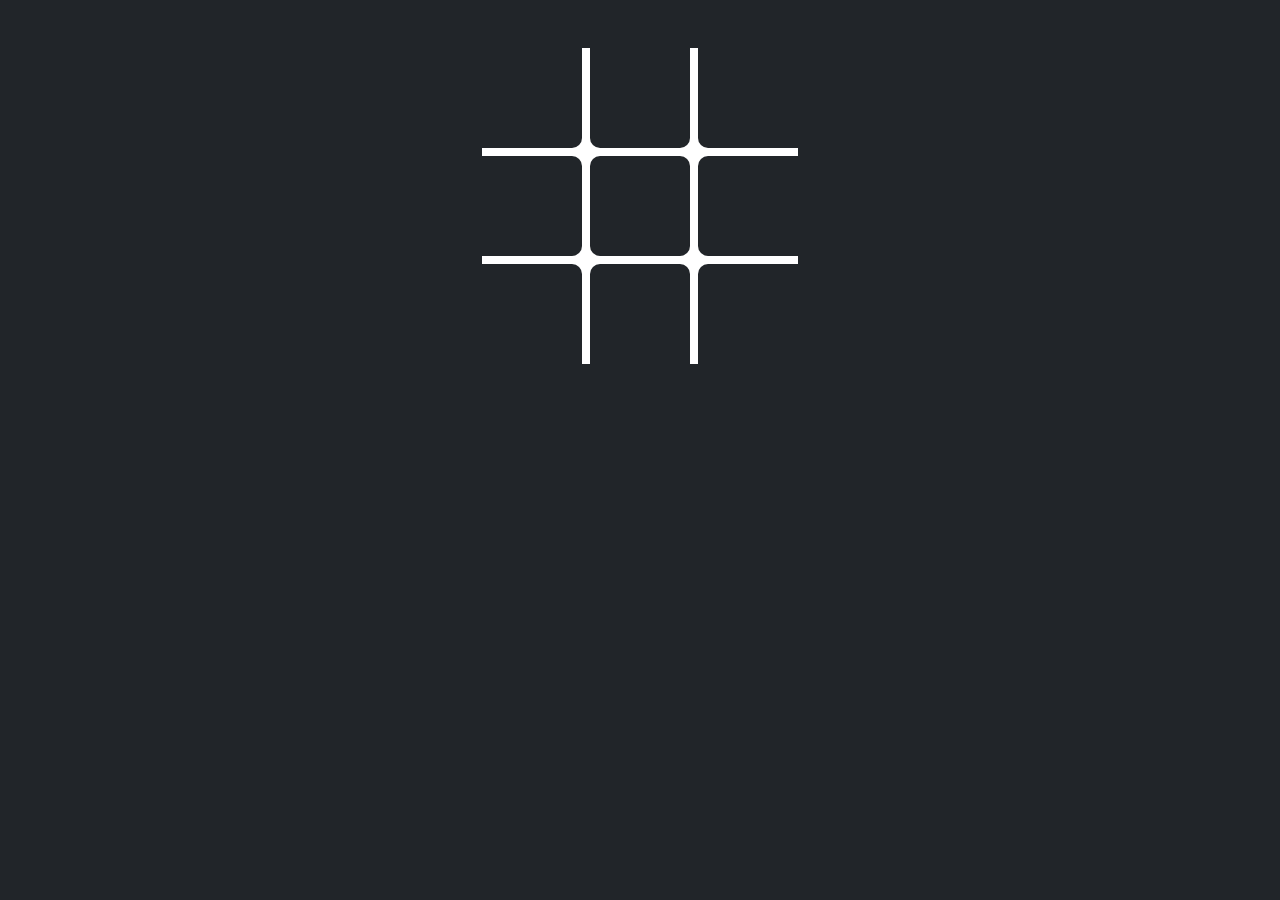
==== commit 7f077794: "fix responsiveness issue" ====
--- a/index.html
+++ b/index.html
@@ -9,23 +9,21 @@
     <script src="main.js"></script>
   </head>
   <body class="bg-dark">
-    <div class="main-container w-25 py-5 mx-auto mt-5 rounded bg-dark">
-      <div class="bg-white p-0 mx-auto input-box-wrapper">
-        <div class="row justify-content-center">
-          <div class="col-3 input-box -one bg-dark text-center" onclick="attack(event)"></div>
-          <div class="col-3 input-box -two bg-dark mx-2"></div>
-          <div class="col-3 input-box -three bg-dark"></div>
-        </div>
-        <div class="row my-2 justify-content-center">
-          <div class="col-3 input-box -four bg-dark"></div>
-          <div class="col-3 input-box -five bg-dark mx-2"></div>
-          <div class="col-3 input-box -six bg-dark"></div>
-        </div>
-        <div class="row justify-content-center">
-          <div class="col-3 input-box -seven bg-dark"></div>
-          <div class="col-3 input-box -eight bg-dark mx-2"></div>
-          <div class="col-3 input-box -nine bg-dark"></div>
-        </div>
+    <div class="bg-white p-0 mt-5 input-box-wrapper mx-auto">
+      <div class="row justify-content-center">
+        <div class="col-3 input-box -one bg-dark text-center" onclick="attack(event)"></div>
+        <div class="col-3 input-box -two bg-dark mx-2"></div>
+        <div class="col-3 input-box -three bg-dark"></div>
+      </div>
+      <div class="row my-2 justify-content-center">
+        <div class="col-3 input-box -four bg-dark"></div>
+        <div class="col-3 input-box -five bg-dark mx-2"></div>
+        <div class="col-3 input-box -six bg-dark"></div>
+      </div>
+      <div class="row justify-content-center">
+        <div class="col-3 input-box -seven bg-dark"></div>
+        <div class="col-3 input-box -eight bg-dark mx-2"></div>
+        <div class="col-3 input-box -nine bg-dark"></div>
       </div>
     </div>
   </body>
--- a/style.css
+++ b/style.css
@@ -1,11 +1,11 @@
 .input-box-wrapper {
-  width: 241px;
+  width: 316px;
   border-radius: 10px;
 }
 
 .input-box {
-  height: 75px;
-  width: 75px;
+  height: 100px;
+  width: 100px;
 }
 
 .input-box:hover {
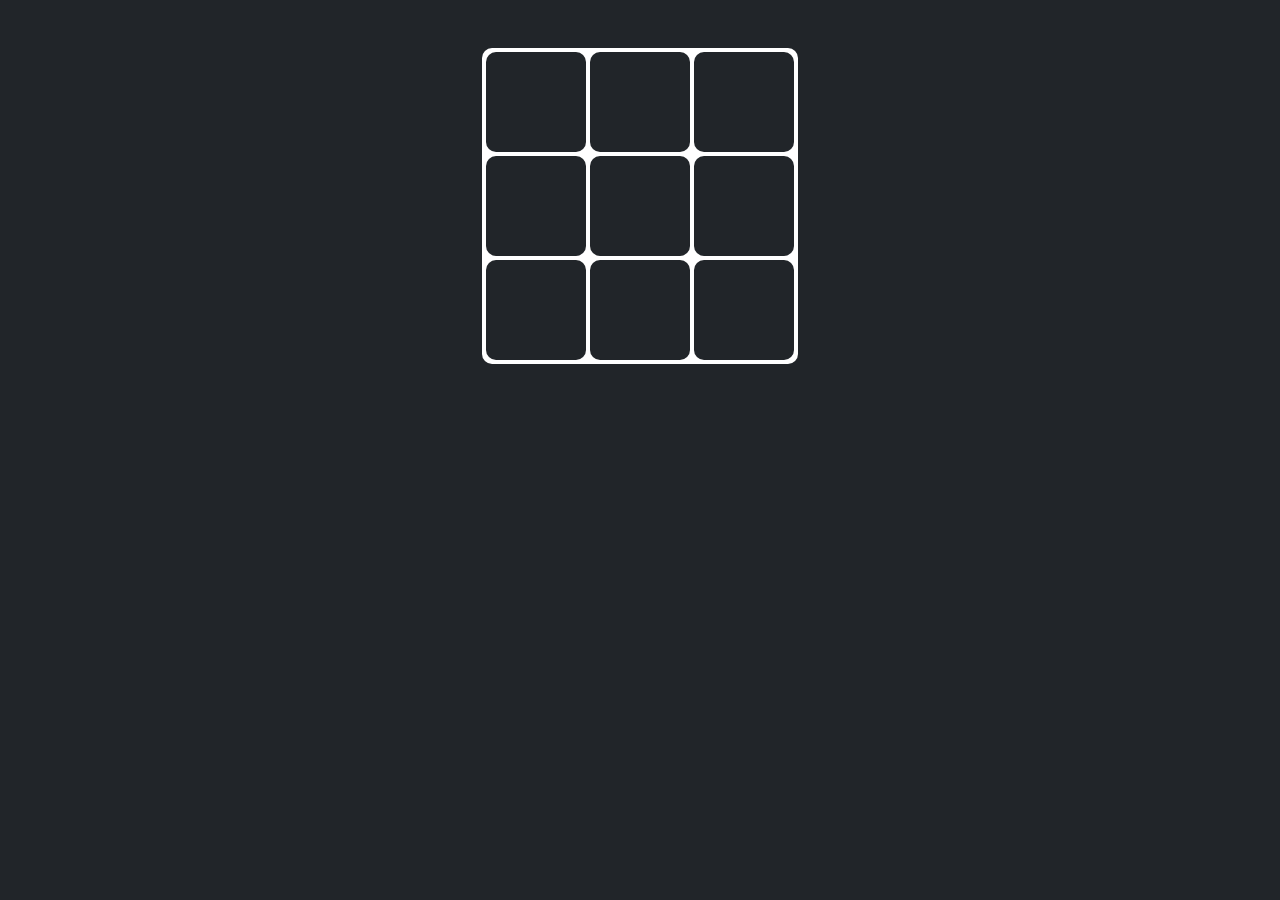
==== commit 5d69558d: "update border design" ====
--- a/index.html
+++ b/index.html
@@ -9,21 +9,21 @@
     <script src="main.js"></script>
   </head>
   <body class="bg-dark">
-    <div class="bg-white p-0 mt-5 input-box-wrapper mx-auto">
+    <div class="bg-white p-0 mt-5 input-box-wrapper mx-auto my-auto">
       <div class="row justify-content-center">
-        <div class="col-3 input-box -one bg-dark text-center" onclick="attack(event)"></div>
-        <div class="col-3 input-box -two bg-dark mx-2"></div>
-        <div class="col-3 input-box -three bg-dark"></div>
+        <div class="col-3 input-box -one bg-dark" onclick="attack(event)"></div>
+        <div class="col-3 input-box -two bg-dark mx-1" onclick="attack(event)"></div>
+        <div class="col-3 input-box -three bg-dark" onclick="attack(event)"></div>
       </div>
-      <div class="row my-2 justify-content-center">
-        <div class="col-3 input-box -four bg-dark"></div>
-        <div class="col-3 input-box -five bg-dark mx-2"></div>
-        <div class="col-3 input-box -six bg-dark"></div>
+      <div class="row my-1 justify-content-center">
+        <div class="col-3 input-box -four bg-dark" onclick="attack(event)"></div>
+        <div class="col-3 input-box -five bg-dark mx-1" onclick="attack(event)"></div>
+        <div class="col-3 input-box -six bg-dark" onclick="attack(event)"></div>
       </div>
       <div class="row justify-content-center">
-        <div class="col-3 input-box -seven bg-dark"></div>
-        <div class="col-3 input-box -eight bg-dark mx-2"></div>
-        <div class="col-3 input-box -nine bg-dark"></div>
+        <div class="col-3 input-box -seven bg-dark" onclick="attack(event)"></div>
+        <div class="col-3 input-box -eight bg-dark mx-1" onclick="attack(event)"></div>
+        <div class="col-3 input-box -nine bg-dark" onclick="attack(event)"></div>
       </div>
     </div>
   </body>
--- a/style.css
+++ b/style.css
@@ -1,52 +1,20 @@
 .input-box-wrapper {
+  padding-top: 4px !important;
   width: 316px;
+  height: 316px !important;
+  color: rgb(255, 255, 255);
+  font-family: "Comic Sans MS", "Comic Sans", cursive;
   border-radius: 10px;
+  font-size: 63px;
+  text-align: center;
 }
 
 .input-box {
+  border-radius: 10px;
   height: 100px;
   width: 100px;
 }
 
 .input-box:hover {
-  /* border-radius: 10px; */
-  box-shadow: inset 0px 0px 5px 5px rgba(255, 255, 255, 0.08);
-}
-
-.-one {
-  border-radius: 0px 0px 10px 0px;
-}
-
-
-
-.-two {
-  border-radius: 0px 0px 10px 10px;
-}
-
-.-three {
-  border-radius: 0px 0px 0px 10px;
-}
-
-.-four {
-  border-radius: 0px 10px 10px 0px;
-}
-
-.-five {
-  border-radius: 10px;
-}
-
-.-six {
-  border-radius: 10px 0px 0px 10px;
-}
-
-.-seven {
-  border-radius: 0px 10px 0px 0px;
-}
-
-.-eight {
-  border-radius: 10px 10px 0px 0px;
-}
-
-.-nine {
-  border-radius: 10px 0px 0px 0px;
+  box-shadow: inset 0px 0px 10px 3px rgba(255, 255, 255, 0.5);
 }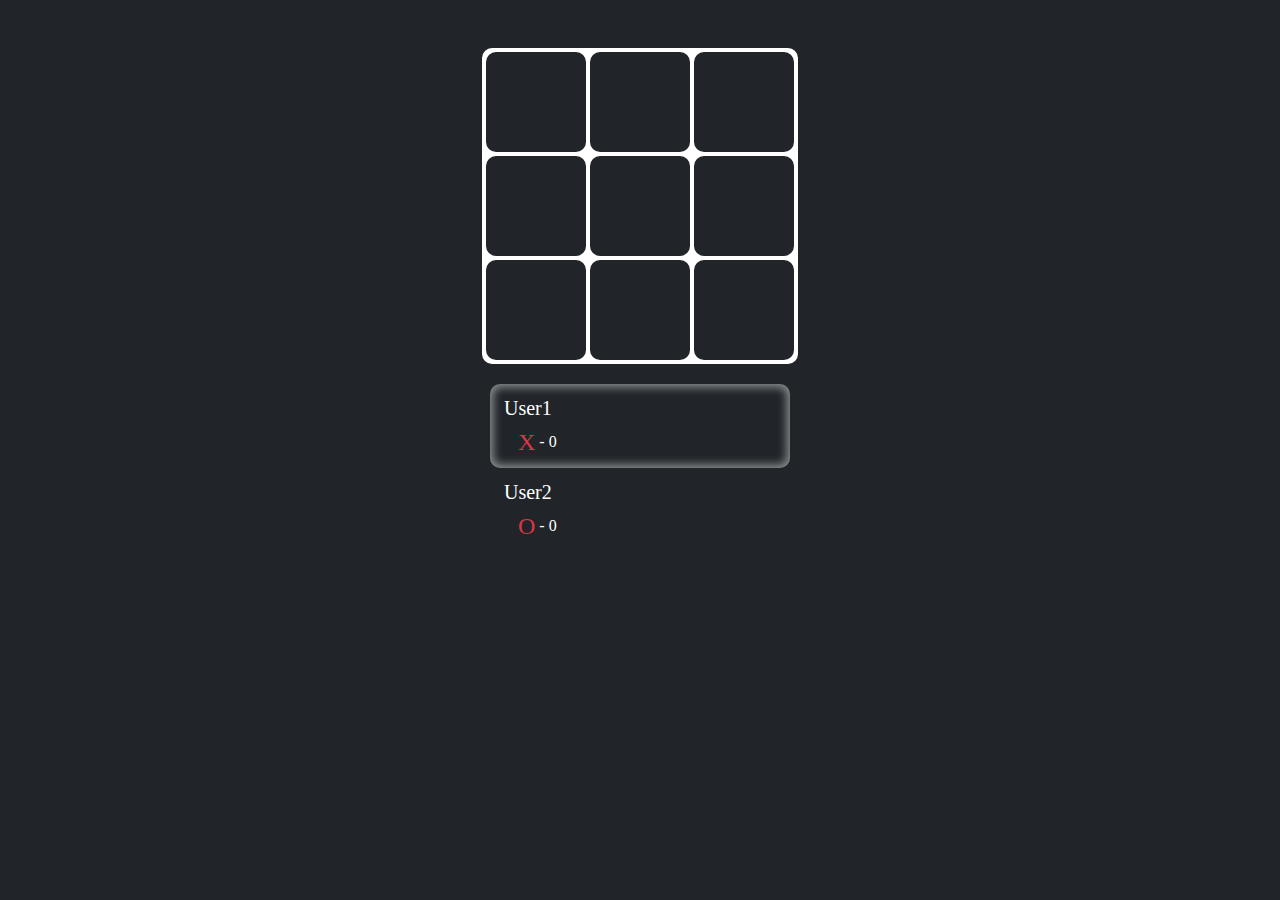
==== commit 4664e79b: "User details added" ====
--- a/index.html
+++ b/index.html
@@ -9,21 +9,41 @@
     <script src="main.js"></script>
   </head>
   <body class="bg-dark">
-    <div class="bg-white p-0 mt-5 input-box-wrapper mx-auto my-auto">
-      <div class="row justify-content-center">
-        <div class="col-3 input-box -one bg-dark" onclick="attack(event)"></div>
-        <div class="col-3 input-box -two bg-dark mx-1" onclick="attack(event)"></div>
-        <div class="col-3 input-box -three bg-dark" onclick="attack(event)"></div>
+    <div class="main-container mx-auto">
+      <div class="bg-white p-0 mt-5 input-box-wrapper">
+        <div class="row justify-content-center">
+          <div id="box1" class="col-3 input-box -one bg-dark" onclick="attack(event)"></div>
+          <div id="box2" class="col-3 input-box -two bg-dark mx-1" onclick="attack(event)"></div>
+          <div id="box3" class="col-3 input-box -three bg-dark" onclick="attack(event)"></div>
+        </div>
+        <div class="row my-1 justify-content-center">
+          <div id="box4" class="col-3 input-box -four bg-dark" onclick="attack(event)"></div>
+          <div id="box5" class="col-3 input-box -five bg-dark mx-1" onclick="attack(event)"></div>
+          <div id="box6" class="col-3 input-box -six bg-dark" onclick="attack(event)"></div>
+        </div>
+        <div class="row justify-content-center">
+          <div id="box7" class="col-3 input-box -seven bg-dark" onclick="attack(event)"></div>
+          <div id="box8" class="col-3 input-box -eight bg-dark mx-1" onclick="attack(event)"></div>
+          <div id="box9" class="col-3 input-box -nine bg-dark" onclick="attack(event)"></div>
+        </div>
       </div>
-      <div class="row my-1 justify-content-center">
-        <div class="col-3 input-box -four bg-dark" onclick="attack(event)"></div>
-        <div class="col-3 input-box -five bg-dark mx-1" onclick="attack(event)"></div>
-        <div class="col-3 input-box -six bg-dark" onclick="attack(event)"></div>
-      </div>
-      <div class="row justify-content-center">
-        <div class="col-3 input-box -seven bg-dark" onclick="attack(event)"></div>
-        <div class="col-3 input-box -eight bg-dark mx-1" onclick="attack(event)"></div>
-        <div class="col-3 input-box -nine bg-dark" onclick="attack(event)"></div>
+      <div class="user-details-wrapper">
+        <div class="row">
+          <div class="col-12 offender py-2">
+            <div class="fs-5"><input type="text" value="User1" class="text-white bg-transparent border-0 user-input w-75" id="userOne"></div>
+            <div class="ps-3">
+              <label for="X" class="text-danger fs-4" id="X">X</label>
+              <span class="text-white user-score-wrapper"> - <span id="userOneScore">0</span></span>
+            </div>
+          </div>
+          <div class="col-12 py-2">
+            <div class="fs-5"><input type="text" value="User2" class="text-white bg-transparent border-0 user-input w-75" id="userTwo"></div>
+            <div class="ps-3">
+              <label for="X" class="text-danger fs-4" id="O">O</label>
+              <span class="text-white user-score-wrapper"> - <span id="userTwoScore">0</span></span>
+            </div>
+          </div>
+        </div>
       </div>
     </div>
   </body>
--- a/style.css
+++ b/style.css
@@ -1,9 +1,15 @@
+body {
+  font-family: "Comic Sans MS", "Comic Sans", cursive;
+}
+
+.main-container {
+  width: 316px;
+}
+
 .input-box-wrapper {
   padding-top: 4px !important;
-  width: 316px;
   height: 316px !important;
   color: rgb(255, 255, 255);
-  font-family: "Comic Sans MS", "Comic Sans", cursive;
   border-radius: 10px;
   font-size: 63px;
   text-align: center;
@@ -17,4 +23,24 @@
 
 .input-box:hover {
   box-shadow: inset 0px 0px 10px 3px rgba(255, 255, 255, 0.5);
+}
+
+.user-details-wrapper {
+  padding-top: 20px;
+  padding-left: 20px;
+  padding-right: 20px;
+}
+
+.user-input {
+  outline: none;
+}
+
+.user-score-wrapper {
+  position: relative;
+  top: -3px;
+}
+
+.offender {
+  border-radius: 10px;
+  box-shadow: inset 0px 0px 10px 3px rgba(255, 255, 255, 0.5);
 }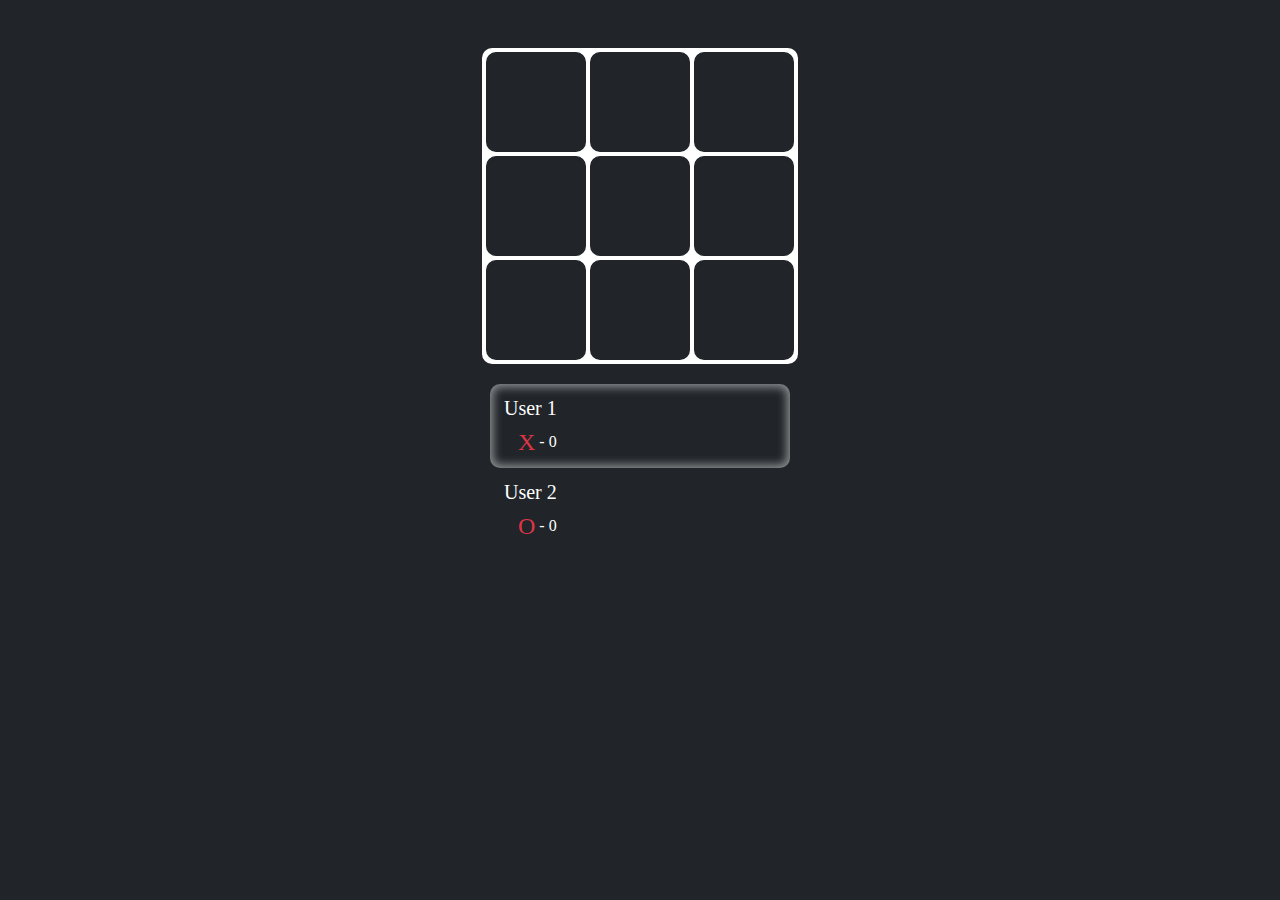
==== commit 169bb646: "Update index.html" ====
--- a/index.html
+++ b/index.html
@@ -30,14 +30,14 @@
       <div class="user-details-wrapper">
         <div class="row">
           <div class="col-12 offender py-2">
-            <div class="fs-5"><input type="text" value="User1" class="text-white bg-transparent border-0 user-input w-75" id="userOne"></div>
+            <div class="fs-5"><input type="text" value="User 1" class="text-white bg-transparent border-0 user-input w-75" id="userOne"></div>
             <div class="ps-3">
               <label for="X" class="text-danger fs-4" id="X">X</label>
               <span class="text-white user-score-wrapper"> - <span id="userOneScore">0</span></span>
             </div>
           </div>
           <div class="col-12 py-2">
-            <div class="fs-5"><input type="text" value="User2" class="text-white bg-transparent border-0 user-input w-75" id="userTwo"></div>
+            <div class="fs-5"><input type="text" value="User 2" class="text-white bg-transparent border-0 user-input w-75" id="userTwo"></div>
             <div class="ps-3">
               <label for="X" class="text-danger fs-4" id="O">O</label>
               <span class="text-white user-score-wrapper"> - <span id="userTwoScore">0</span></span>
